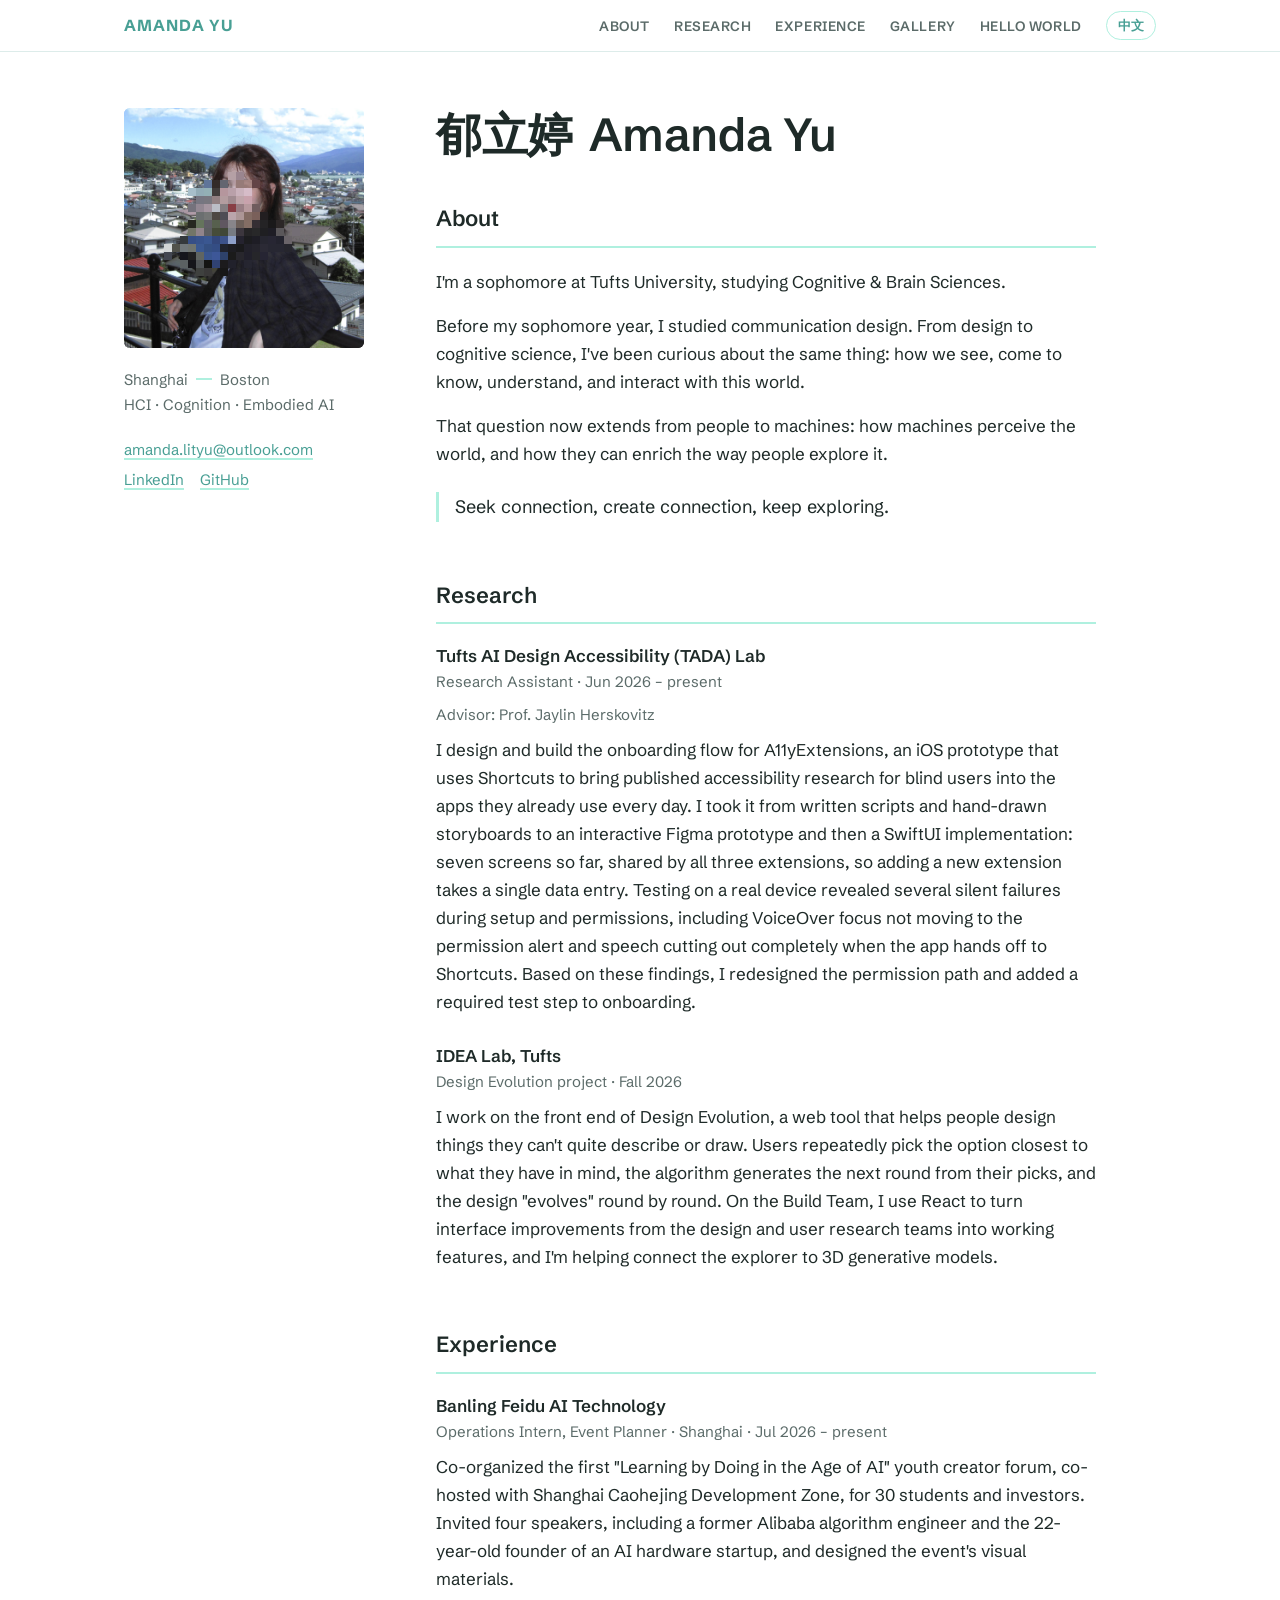
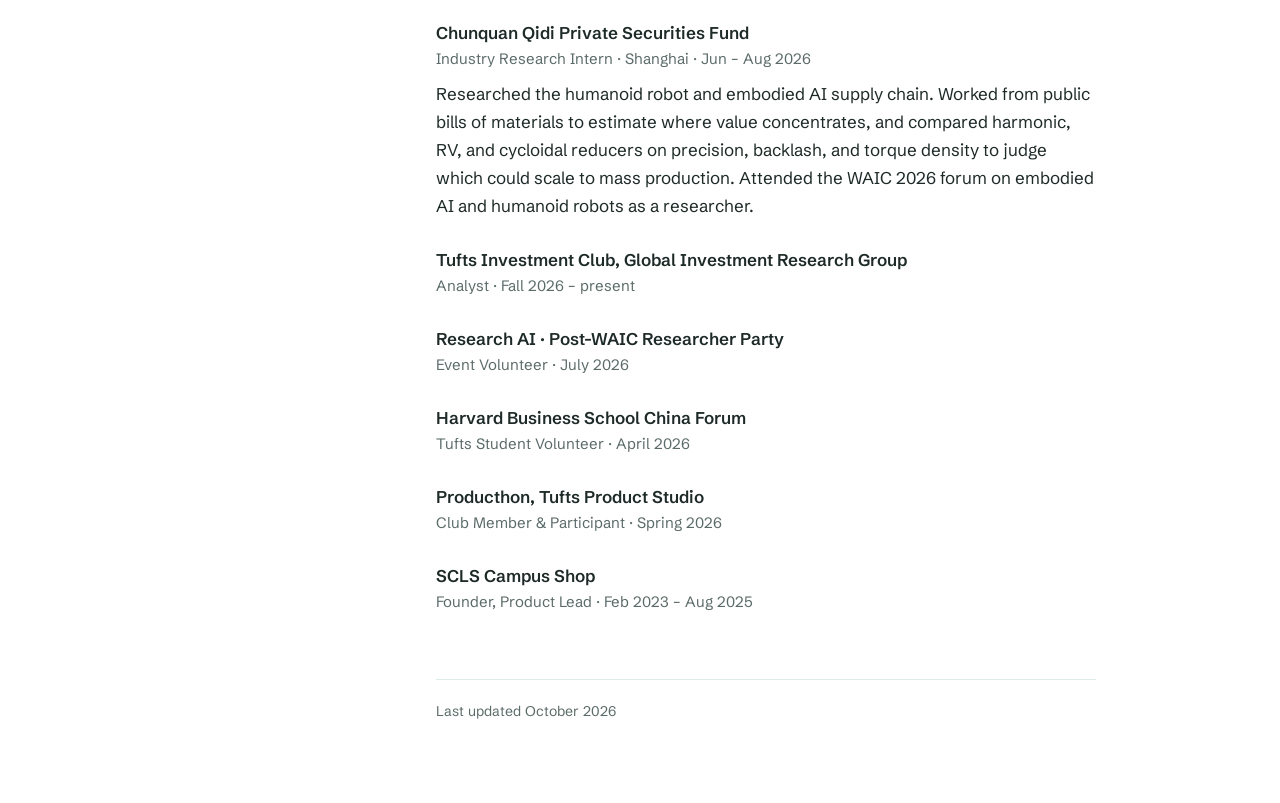
==== index.html @ 341c0c53 "first version" ====
<!DOCTYPE html>
<html lang="en" data-lang="en" data-title-en="Amanda Yu" data-title-zh="郁立婷 Amanda Yu">
<head>
  <meta charset="UTF-8">
  <meta name="viewport" content="width=device-width, initial-scale=1">
  <title>Amanda Yu</title>
  <meta name="description" content="Amanda (Liting) Yu, Cognitive & Brain Sciences student at Tufts working on HCI, cognition, and embodied AI.">
  <script src="lang.js"></script>
  <link rel="preconnect" href="https://fonts.googleapis.com">
  <link rel="preconnect" href="https://fonts.gstatic.com" crossorigin>
  <link href="https://fonts.googleapis.com/css2?family=Schibsted+Grotesk:wght@400;500;600;700&display=swap" rel="stylesheet">
  <link rel="stylesheet" href="style.css">
</head>
<body>
  <a class="skip-link" href="#main"><span data-l="en" lang="en">Skip to content</span><span data-l="zh" lang="zh-CN">跳到正文</span></a>

  <!-- 顶部导航栏（三个页面共用同一段，改的话三个文件都要改） -->
  <nav class="top-nav" aria-label="Site">
    <div class="top-nav-inner">
      <a class="top-nav-name" href="index.html"><span class="full">Amanda Yu</span><span class="short" aria-hidden="true">AY</span></a>
      <ul>
        <li class="hide-sm"><a href="index.html#about"><span data-l="en" lang="en">About</span><span data-l="zh" lang="zh-CN">关于</span></a></li>
        <li><a href="index.html#research"><span data-l="en" lang="en">Research</span><span data-l="zh" lang="zh-CN">研究</span></a></li>
        <li><a href="index.html#experience"><span data-l="en" lang="en">Experience</span><span data-l="zh" lang="zh-CN">经历</span></a></li>
        <li><a href="art.html"><span data-l="en" lang="en">Gallery</span><span data-l="zh" lang="zh-CN">画廊</span></a></li>
        <li><a href="travel.html"><span data-l="en" lang="en">Hello World</span><span data-l="zh" lang="zh-CN">探索</span></a></li>
      </ul>
      <button class="lang-toggle" type="button">中文</button>
    </div>
  </nav>

  <div class="layout">
    <aside class="sidebar">
      <!-- 照片 + 马赛克层：canvas 盖在照片上，纯装饰，读屏软件读的是 img 的 alt -->
      <div class="portrait-wrap">
        <img class="portrait" id="portrait" src="images/Amanda_Yu.jpg" alt="Portrait of Amanda Yu">
        <canvas id="mosaic" class="mosaic" aria-hidden="true"></canvas>
      </div>

      <!-- 城市和方向 -->
      <p class="side-meta">
        <span class="place"><span data-l="en" lang="en">Shanghai</span><span data-l="zh" lang="zh-CN">上海</span></span><span class="place"><span data-l="en" lang="en">Boston</span><span data-l="zh" lang="zh-CN">波士顿</span></span>
      </p>
      <p class="side-meta">HCI · Cognition · Embodied AI</p>

      <!-- 联系方式：邮箱直接写出地址（点击也能直接发邮件） -->
      <address class="contact">
        <a class="email" href="mailto:amanda.lityu@outlook.com">amanda.lityu@outlook.com</a>
        <span class="profiles">
          <a href="https://www.linkedin.com/in/amanda-lityu/">LinkedIn</a>
          <a href="https://github.com/aMandiiiy">GitHub</a>
        </span>
      </address>
    </aside>

    <main id="main" class="content">
      <header class="intro" id="about">
        <h1><span class="zh-name" lang="zh-CN">郁立婷</span>Amanda Yu</h1>
      </header>

      <!-- ========== 关于我 ========== -->
      <section aria-labelledby="about-heading">
        <h2 id="about-heading"><span data-l="en" lang="en">About</span><span data-l="zh" lang="zh-CN">关于我</span></h2>

        <div data-l="zh" lang="zh-CN">
          <p>我是 Tufts 大二学生，主修认知与脑科学。</p>
          <p>大二之前，我学的是视觉传达设计。从设计到认知科学，我一直好奇的是同一件事：我们怎么看见、认识、理解这个世界并与之互动。</p>
          <p>现在，这个问题从人延伸到了机器：机器如何感知世界，又如何丰富人们探索世界的方式。</p>
          <div class="motto">
            <p>寻找 connection，创造 connection，不停探索。</p>
          </div>
        </div>

        <div data-l="en" lang="en">
          <p>I'm a sophomore at Tufts University, studying Cognitive &amp; Brain Sciences.</p>
          <p>Before my sophomore year, I studied communication design. From design to cognitive science, I've been curious about the same thing: how we see, come to know, understand, and interact with this world.</p>
          <p>That question now extends from people to machines: how machines perceive the world, and how they can enrich the way people explore it.</p>
          <div class="motto">
            <p>Seek connection, create connection, keep exploring.</p>
          </div>
        </div>
      </section>

      <!-- ========== 研究 ========== -->
      <section id="research" aria-labelledby="research-heading">
        <h2 id="research-heading"><span data-l="en" lang="en">Research</span><span data-l="zh" lang="zh-CN">研究</span></h2>

        <article class="entry">
          <h3>Tufts AI Design Accessibility (TADA) Lab</h3>
          <p class="meta">
            <span data-l="en" lang="en">Research Assistant · Jun 2026 – present</span>
            <span data-l="zh" lang="zh-CN">研究助理 · 2026.6 至今</span>
          </p>
          <p class="meta">
            <span data-l="en" lang="en">Advisor: Prof. Jaylin Herskovitz</span>
            <span data-l="zh" lang="zh-CN">导师 Prof. Jaylin Herskovitz</span>
          </p>
          <p data-l="zh" lang="zh-CN">负责 A11yExtensions 新手引导流程的设计与实现。该项目是一个 iOS 原型，用快捷指令把已发表的盲人无障碍研究成果带进盲人日常使用的 app。从文字脚本、手绘分镜、Figma 可交互原型一路做到 SwiftUI 实现，目前完成七个页面，三个扩展共用同一套界面，新增扩展只需添加一条数据。真机测试发现安装与授权环节存在多处静默失败，包括 VoiceOver 在权限弹窗上不移动焦点，以及 app 交接给快捷指令后完全失声。据此重新设计了授权路径，并将一次强制测试加入引导流程。</p>
          <p data-l="en" lang="en">I design and build the onboarding flow for A11yExtensions, an iOS prototype that uses Shortcuts to bring published accessibility research for blind users into the apps they already use every day. I took it from written scripts and hand-drawn storyboards to an interactive Figma prototype and then a SwiftUI implementation: seven screens so far, shared by all three extensions, so adding a new extension takes a single data entry. Testing on a real device revealed several silent failures during setup and permissions, including VoiceOver focus not moving to the permission alert and speech cutting out completely when the app hands off to Shortcuts. Based on these findings, I redesigned the permission path and added a required test step to onboarding.</p>
        </article>

        <article class="entry">
          <h3>IDEA Lab, Tufts</h3>
          <p class="meta">
            <span data-l="en" lang="en">Design Evolution project · Fall 2026</span>
            <span data-l="zh" lang="zh-CN">Design Evolution 项目 · 2026 秋</span>
          </p>
          <p data-l="zh" lang="zh-CN">参与 Design Evolution 前端开发。该项目是一个网页工具，帮助人们设计出说不清、画不出的东西：用户在一组方案里反复挑出最接近心中所想的，算法据此生成下一轮，设计一轮轮“进化”。我在 Build Team 用 React 开发前端，把设计组和用户研究组提出的界面改进落地为可用功能，并参与把探索器接入 3D 生成模型。</p>
          <p data-l="en" lang="en">I work on the front end of Design Evolution, a web tool that helps people design things they can't quite describe or draw. Users repeatedly pick the option closest to what they have in mind, the algorithm generates the next round from their picks, and the design "evolves" round by round. On the Build Team, I use React to turn interface improvements from the design and user research teams into working features, and I'm helping connect the explorer to 3D generative models.</p>
        </article>
      </section>

      <!-- ========== 经历 ========== -->
      <section id="experience" aria-labelledby="experience-heading">
        <h2 id="experience-heading"><span data-l="en" lang="en">Experience</span><span data-l="zh" lang="zh-CN">经历</span></h2>

        <article class="entry">
          <h3><span data-l="en" lang="en">Banling Feidu AI Technology</span><span data-l="zh" lang="zh-CN">斑羚飞渡 AI 科技</span></h3>
          <p class="meta">
            <span data-l="en" lang="en">Operations Intern, Event Planner · Shanghai · Jul 2026 – present</span>
            <span data-l="zh" lang="zh-CN">运营实习生、活动策划 · 上海 · 2026.7 至今</span>
          </p>
          <p data-l="zh" lang="zh-CN">联合策划首届“AI 时代的做中学”青年创作者论坛，与上海漕河泾开发区合办，面向 30 位学生和投资人。邀请了 4 位嘉宾，包括前阿里算法工程师和一位 22 岁的 AI 硬件创业公司创始人，并设计了活动视觉物料。</p>
          <p data-l="en" lang="en">Co-organized the first "Learning by Doing in the Age of AI" youth creator forum, co-hosted with Shanghai Caohejing Development Zone, for 30 students and investors. Invited four speakers, including a former Alibaba algorithm engineer and the 22-year-old founder of an AI hardware startup, and designed the event's visual materials.</p>
        </article>

        <article class="entry">
          <!-- 英文名请换成基金官方的英文名 -->
          <h3><span data-l="en" lang="en">Chunquan Qidi Private Securities Fund</span><span data-l="zh" lang="zh-CN">春泉启迪私募证券投资基金</span></h3>
          <p class="meta">
            <span data-l="en" lang="en">Industry Research Intern · Shanghai · Jun – Aug 2026</span>
            <span data-l="zh" lang="zh-CN">行业研究实习生 · 上海 · 2026.6–8</span>
          </p>
          <p data-l="zh" lang="zh-CN">研究人形机器人和具身智能产业链。对照公开的物料清单估算，梳理价值集中在哪些环节；对比谐波、RV、摆线三种减速器的精度、背隙和扭矩密度，判断哪种能规模化量产。以研究员身份参加 WAIC 2026 具身智能人形机器人论坛。</p>
          <p data-l="en" lang="en">Researched the humanoid robot and embodied AI supply chain. Worked from public bills of materials to estimate where value concentrates, and compared harmonic, RV, and cycloidal reducers on precision, backlash, and torque density to judge which could scale to mass production. Attended the WAIC 2026 forum on embodied AI and humanoid robots as a researcher.</p>
        </article>

        <article class="entry short">
          <h3><span data-l="en" lang="en">Tufts Investment Club, Global Investment Research Group</span><span data-l="zh" lang="zh-CN">Tufts Investment Club 全球投资研究组</span></h3>
          <p class="meta">
            <span data-l="en" lang="en">Analyst · Fall 2026 – present</span>
            <span data-l="zh" lang="zh-CN">分析师 · 2026 秋至今</span>
          </p>
        </article>

        <article class="entry short">
          <h3>Research AI · Post-WAIC Researcher Party</h3>
          <p class="meta">
            <span data-l="en" lang="en">Event Volunteer · July 2026</span>
            <span data-l="zh" lang="zh-CN">活动志愿者 · 2026.7</span>
          </p>
        </article>

        <article class="entry short">
          <!-- 英文名请核对论坛官方名称 -->
          <h3><span data-l="en" lang="en">Harvard Business School China Forum</span><span data-l="zh" lang="zh-CN">哈佛商学院中国论坛</span></h3>
          <p class="meta">
            <span data-l="en" lang="en">Tufts Student Volunteer · April 2026</span>
            <span data-l="zh" lang="zh-CN">学生志愿者 · 2026.4</span>
          </p>
        </article>

        <article class="entry">
          <h3>Producthon, Tufts Product Studio</h3>
          <p class="meta">
            <span data-l="en" lang="en">Club Member & Participant · Spring 2026</span>
            <span data-l="zh" lang="zh-CN">参与者 · 2026 春</span>
          </p>
         </article>

        <article class="entry">
          <h3>SCLS Campus Shop</h3>
          <p class="meta">
            <span data-l="en" lang="en">Founder, Product Lead · Feb 2023 – Aug 2025</span>
            <span data-l="zh" lang="zh-CN">创始人、产品负责人 · 2023.2–2025.8</span>
          </p>
        </article>
      </section>

      <footer class="footer" id="contact">
        <p data-l="en" lang="en">Last updated October 2026</p>
        <p data-l="zh" lang="zh-CN">最后更新于 2026 年 10 月</p>
      </footer>
    </main>
  </div>

  <script src="script.js"></script>
</body>
</html>
---- style.css ----
/* ========== 颜色和字体：改这里就能全局换风格 ========== */
:root {
  --paper: #ffffff;
  --ink: #1e2a28;        /* 正文：带一点绿的深色 */
  --muted: #5b6b69;      /* 次要文字 */
  --mint: #aff0df;       /* 装饰用薄荷绿（对比度低，不用于文字） */
  --mint-deep: #489f94;  /* 名字、时间线圆点、进度条（装饰用的青绿） */
  --link: #489f94;       /* 链接、导航当前页等文字（现在和 --mint-deep 同色，白底上对比度约 3.2:1） */
  --mint-wash: #eef8f5;  /* 很浅的底色 */
  --line: #ddecea;

  --font: "Schibsted Grotesk", "Helvetica Neue", Arial, "PingFang SC", "Noto Sans SC", "Microsoft YaHei", sans-serif;
  --nav-h: 52px;
}

* { box-sizing: border-box; }

html {
  -webkit-text-size-adjust: 100%;
  scroll-behavior: smooth;
  scroll-padding-top: calc(var(--nav-h) + 1.5rem);  /* 点导航跳转时不被顶栏挡住 */
}
@media (prefers-reduced-motion: reduce) {
  html { scroll-behavior: auto; }
}

body {
  margin: 0;
  background: var(--paper);
  color: var(--ink);
  font-family: var(--font);
  font-size: 1.0625rem;
  line-height: 1.65;
}
html[data-lang="zh"] body { line-height: 1.8; }

/* ---------- 中英切换：只显示当前语言 ---------- */
html[data-lang="en"] [data-l="zh"],
html[data-lang="zh"] [data-l="en"] { display: none !important; }

a {
  color: var(--link);
  text-decoration-color: var(--mint);
  text-decoration-thickness: 2px;
  text-underline-offset: 3px;
}
a:hover { text-decoration-color: var(--link); }
a:focus-visible, button:focus-visible {
  outline: 2px solid var(--link);
  outline-offset: 3px;
  border-radius: 2px;
}

.skip-link { position: absolute; left: -9999px; }
.skip-link:focus {
  left: 1rem;
  top: calc(var(--nav-h) + 0.5rem);
  background: var(--paper);
  padding: 0.5rem 0.75rem;
  z-index: 10;
}

/* ========== 顶部导航栏 ========== */
.top-nav {
  position: fixed;
  top: 0; left: 0; right: 0;
  height: var(--nav-h);
  background: var(--paper);
  border-bottom: 1px solid var(--line);
  z-index: 5;
}
.top-nav-inner {
  max-width: 1080px;
  height: 100%;
  margin: 0 auto;
  padding: 0 1.5rem;
  display: flex;
  align-items: center;
  gap: 1.5rem;
}
.top-nav a { text-decoration: none; }
.top-nav-name {
  color: var(--mint-deep);
  font-weight: 700;
  font-size: 1rem;
  letter-spacing: 0.06em;
  text-transform: uppercase;
  white-space: nowrap;
}
.top-nav ul {
  list-style: none;
  margin: 0 0 0 auto;
  padding: 0;
  display: flex;
  gap: 1.5rem;
}
.top-nav ul a {
  color: var(--muted);
  font-size: 0.85rem;
  font-weight: 600;
  letter-spacing: 0.04em;
  text-transform: uppercase;
  white-space: nowrap;
}
.top-nav ul a:hover,
.top-nav ul a[aria-current="page"] { color: var(--link); }

.lang-toggle {
  font: inherit;
  font-size: 0.8rem;
  font-weight: 600;
  color: var(--link);
  background: none;
  border: 1px solid var(--mint);
  border-radius: 999px;
  padding: 0.2rem 0.7rem;
  cursor: pointer;
  white-space: nowrap;
}
.lang-toggle:hover { background: var(--mint-wash); }

/* ========== 首页：两栏布局 ========== */
.layout {
  max-width: 1080px;
  margin: 0 auto;
  padding: calc(var(--nav-h) + 3.5rem) 1.5rem 4rem;
  display: grid;
  grid-template-columns: 240px minmax(0, 1fr);
  gap: 4.5rem;
}

.sidebar {
  position: sticky;
  top: calc(var(--nav-h) + 2rem);
  align-self: start;
}

/* 照片 + 马赛克 */
.portrait-wrap {
  position: relative;
  border-radius: 6px;
  overflow: hidden;
}
.portrait {
  display: block;
  width: 100%;
  aspect-ratio: 1 / 1;
  object-fit: cover;
  background: var(--mint-wash);
}
.mosaic {
  position: absolute;
  inset: 0;
  width: 100%;
  height: 100%;
  display: none;  /* JS 准备好之后才显示 */
}
.mosaic.ready { display: block; }

/* 主内容 */
.content { max-width: 66ch; }

h1 {
  margin: 0;
  font-size: clamp(2rem, 4.2vw, 2.9rem);
  font-weight: 600;
  line-height: 1.15;
  letter-spacing: -0.01em;
}
h1 .zh-name { margin-right: 0.35em; }

/* 照片下面：城市、方向、联系方式 */
.side-meta {
  margin: 0;
  color: var(--muted);
  font-size: 0.9375rem;
}
.side-meta:first-of-type { margin-top: 1.25rem; }
.side-meta .place + .place::before {
  content: "";
  display: inline-block;
  width: 1rem;
  height: 2px;
  margin: 0 0.5rem 0.3em;
  background: var(--mint);
  vertical-align: middle;
}

.contact {
  margin-top: 1.25rem;
  font-style: normal;
  font-size: 0.9375rem;
  display: flex;
  flex-direction: column;
  gap: 0.35rem;
}
.contact .email { overflow-wrap: anywhere; }
.contact .profiles { display: flex; gap: 1rem; }

section { margin-top: 3.5rem; }
.intro + section { margin-top: 2.5rem; }

h2 {
  margin: 0 0 1.25rem;
  font-size: 1.375rem;
  font-weight: 600;
  padding-bottom: 0.5rem;
  border-bottom: 2px solid var(--mint);
}

h3 {
  margin: 0;
  font-size: 1.0625rem;
  font-weight: 600;
  line-height: 1.4;
}

p { margin: 0 0 1rem; }

.motto {
  margin-top: 1.5rem;
  padding-left: 1rem;
  border-left: 3px solid var(--mint);
  color: var(--ink);
  font-size: 1.125rem;
}
.motto p { margin: 0; }

.entry + .entry { margin-top: 1.75rem; }

/* ---------- 时间线：研究和经历左边的点和线 ---------- */
.timeline .entry {
  position: relative;
  padding-left: 1.75rem;
}
/* 竖线：从这个点一直连到下一个点 */
.timeline .entry::after {
  content: "";
  position: absolute;
  left: 4.5px;
  top: 0.95rem;
  height: calc(100% + 1.75rem - 0.3rem);
  width: 1.5px;
  background: var(--mint);
}
.timeline .entry:last-of-type::after { display: none; }
/* 圆点：已经结束的是空心，正在进行的是实心 */
.timeline .entry::before {
  content: "";
  position: absolute;
  left: 0;
  top: 0.4rem;
  width: 10px;
  height: 10px;
  border-radius: 50%;
  background: var(--paper);
  border: 2px solid var(--mint-deep);
  box-sizing: border-box;
  z-index: 1;
}
.timeline .entry.now::before {
  background: var(--mint-deep);
  box-shadow: 0 0 0 4px var(--mint-wash);
}
.entry .meta {
  margin: 0.15rem 0 0.5rem;
  color: var(--muted);
  font-size: 0.9375rem;
}
.entry.short .meta { margin-bottom: 0; }

.footer {
  margin-top: 4rem;
  padding-top: 1.25rem;
  border-top: 1px solid var(--line);
  color: var(--muted);
  font-size: 0.875rem;
}

/* ========== 手机 ========== */
@media (max-width: 760px) {
  .layout {
    grid-template-columns: 1fr;
    gap: 2rem;
    padding: calc(var(--nav-h) + 2rem) 1.25rem 3rem;
  }
  .sidebar { position: static; }
  .portrait-wrap { max-width: 180px; }
  .top-nav-inner { padding: 0 1rem; gap: 0.75rem; }
  .top-nav ul {
    gap: 0.8rem;
    min-width: 0;
    overflow-x: auto;           /* 放不下时可以左右滑，不会把切换按钮挤出去 */
    scrollbar-width: none;
  }
  .top-nav ul::-webkit-scrollbar { display: none; }
  .lang-toggle { flex-shrink: 0; }
  .top-nav ul a { font-size: 0.72rem; letter-spacing: 0.02em; }
  .top-nav .hide-sm { display: none; }
  .top-nav-name { font-size: 0.875rem; }
  .top-nav-name .full { display: none; }
}
@media (min-width: 761px) {
  .top-nav-name .short { display: none; }
}
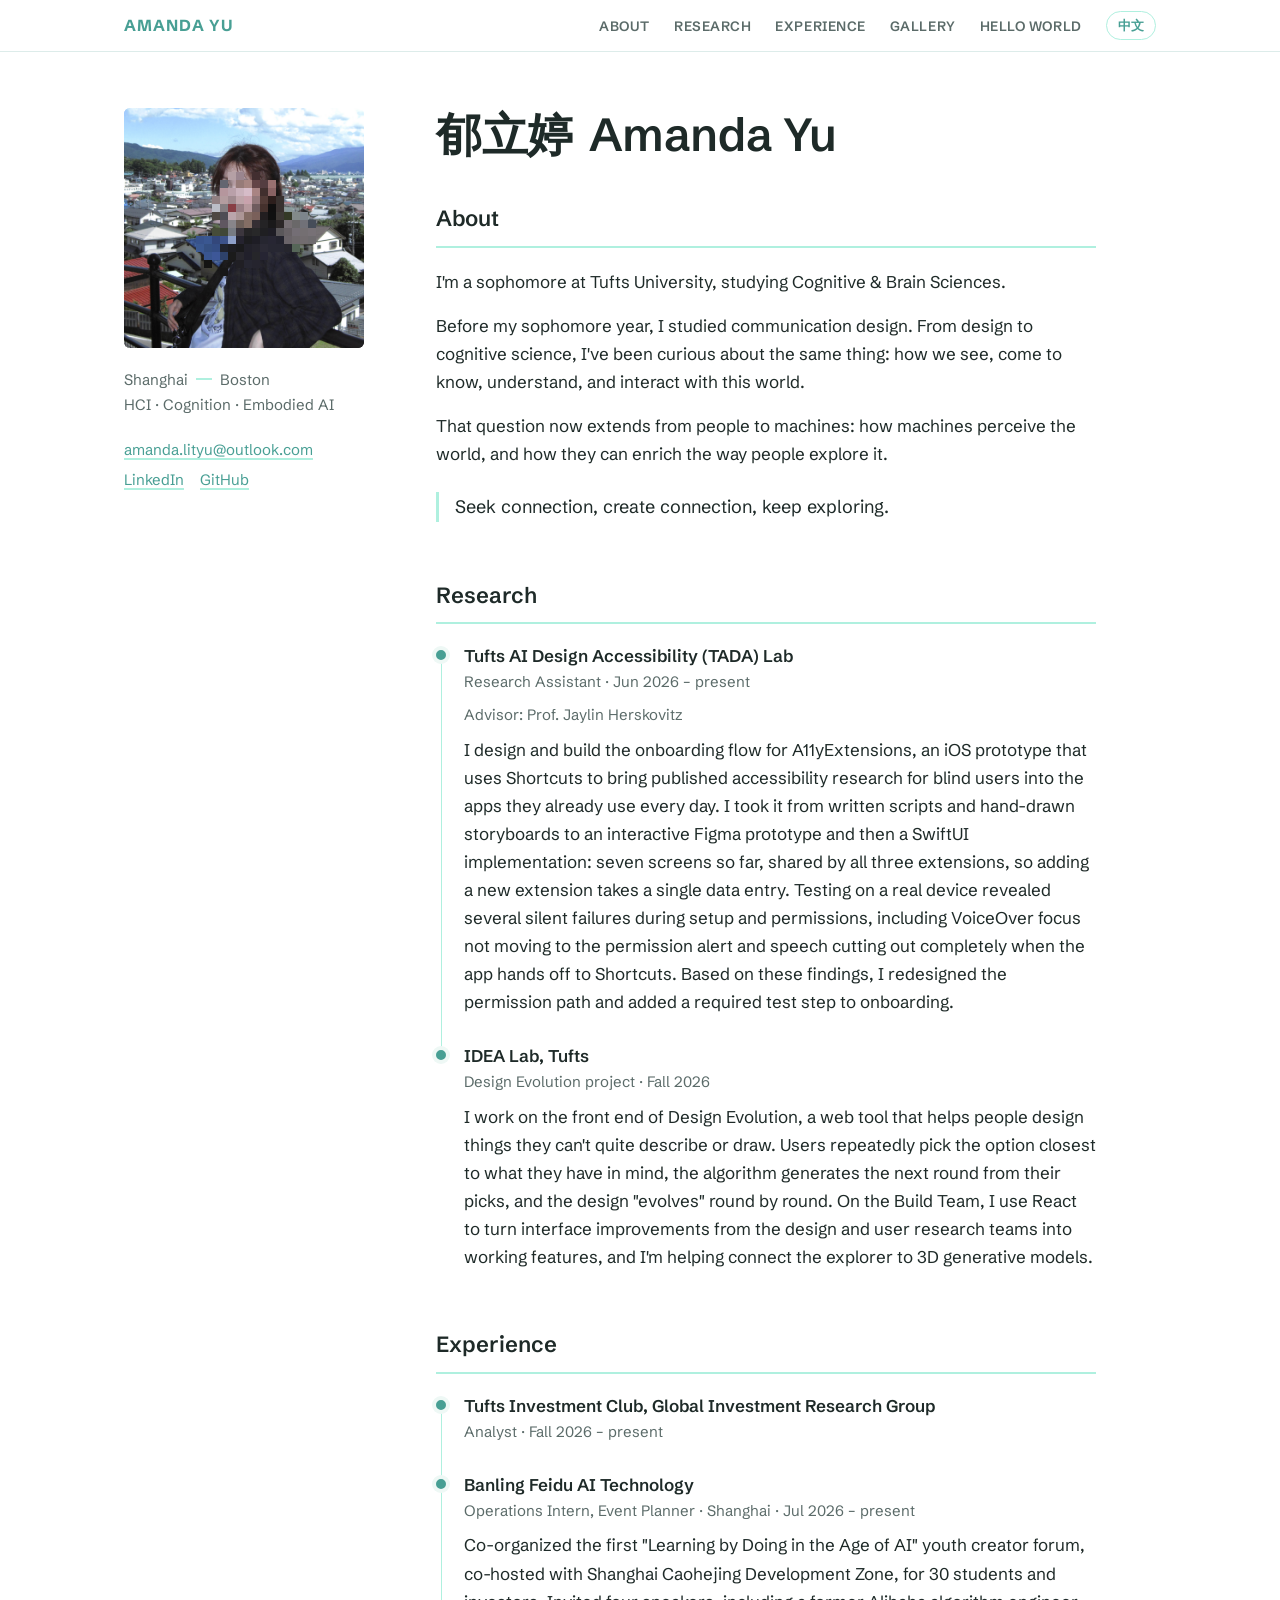
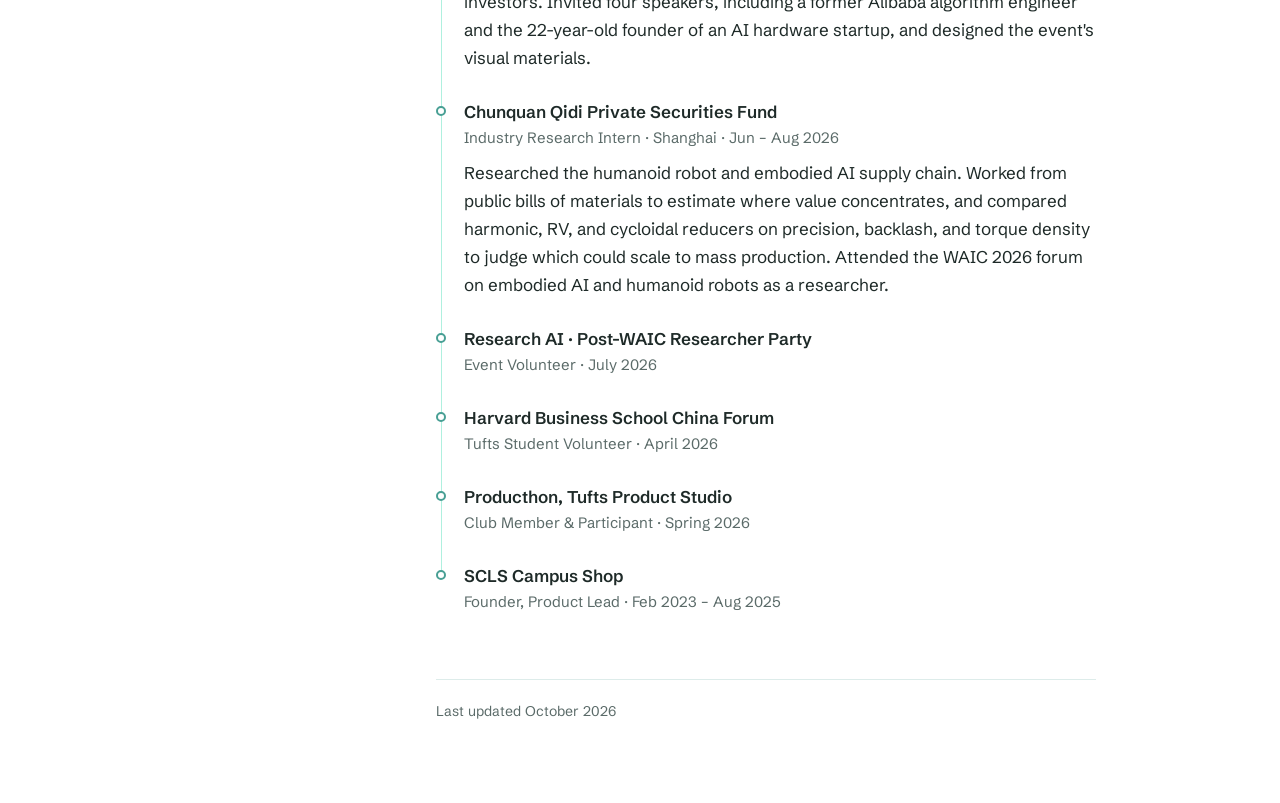
==== commit 94e64ef4: "restore timeline" ====
--- a/index.html
+++ b/index.html
@@ -82,10 +82,10 @@
       </section>
 
       <!-- ========== 研究 ========== -->
-      <section id="research" aria-labelledby="research-heading">
+      <section id="research" class="timeline" aria-labelledby="research-heading">
         <h2 id="research-heading"><span data-l="en" lang="en">Research</span><span data-l="zh" lang="zh-CN">研究</span></h2>
 
-        <article class="entry">
+        <article class="entry now">
           <h3>Tufts AI Design Accessibility (TADA) Lab</h3>
           <p class="meta">
             <span data-l="en" lang="en">Research Assistant · Jun 2026 – present</span>
@@ -99,7 +99,7 @@
           <p data-l="en" lang="en">I design and build the onboarding flow for A11yExtensions, an iOS prototype that uses Shortcuts to bring published accessibility research for blind users into the apps they already use every day. I took it from written scripts and hand-drawn storyboards to an interactive Figma prototype and then a SwiftUI implementation: seven screens so far, shared by all three extensions, so adding a new extension takes a single data entry. Testing on a real device revealed several silent failures during setup and permissions, including VoiceOver focus not moving to the permission alert and speech cutting out completely when the app hands off to Shortcuts. Based on these findings, I redesigned the permission path and added a required test step to onboarding.</p>
         </article>
 
-        <article class="entry">
+        <article class="entry now">
           <h3>IDEA Lab, Tufts</h3>
           <p class="meta">
             <span data-l="en" lang="en">Design Evolution project · Fall 2026</span>
@@ -111,10 +111,18 @@
       </section>
 
       <!-- ========== 经历 ========== -->
-      <section id="experience" aria-labelledby="experience-heading">
+      <section id="experience" class="timeline" aria-labelledby="experience-heading">
         <h2 id="experience-heading"><span data-l="en" lang="en">Experience</span><span data-l="zh" lang="zh-CN">经历</span></h2>
 
-        <article class="entry">
+        <article class="entry now short">
+          <h3><span data-l="en" lang="en">Tufts Investment Club, Global Investment Research Group</span><span data-l="zh" lang="zh-CN">Tufts Investment Club 全球投资研究组</span></h3>
+          <p class="meta">
+            <span data-l="en" lang="en">Analyst · Fall 2026 – present</span>
+            <span data-l="zh" lang="zh-CN">分析师 · 2026 秋至今</span>
+          </p>
+        </article>
+
+        <article class="entry now">
           <h3><span data-l="en" lang="en">Banling Feidu AI Technology</span><span data-l="zh" lang="zh-CN">斑羚飞渡 AI 科技</span></h3>
           <p class="meta">
             <span data-l="en" lang="en">Operations Intern, Event Planner · Shanghai · Jul 2026 – present</span>
@@ -133,14 +141,6 @@
           </p>
           <p data-l="zh" lang="zh-CN">研究人形机器人和具身智能产业链。对照公开的物料清单估算，梳理价值集中在哪些环节；对比谐波、RV、摆线三种减速器的精度、背隙和扭矩密度，判断哪种能规模化量产。以研究员身份参加 WAIC 2026 具身智能人形机器人论坛。</p>
           <p data-l="en" lang="en">Researched the humanoid robot and embodied AI supply chain. Worked from public bills of materials to estimate where value concentrates, and compared harmonic, RV, and cycloidal reducers on precision, backlash, and torque density to judge which could scale to mass production. Attended the WAIC 2026 forum on embodied AI and humanoid robots as a researcher.</p>
-        </article>
-
-        <article class="entry short">
-          <h3><span data-l="en" lang="en">Tufts Investment Club, Global Investment Research Group</span><span data-l="zh" lang="zh-CN">Tufts Investment Club 全球投资研究组</span></h3>
-          <p class="meta">
-            <span data-l="en" lang="en">Analyst · Fall 2026 – present</span>
-            <span data-l="zh" lang="zh-CN">分析师 · 2026 秋至今</span>
-          </p>
         </article>
 
         <article class="entry short">
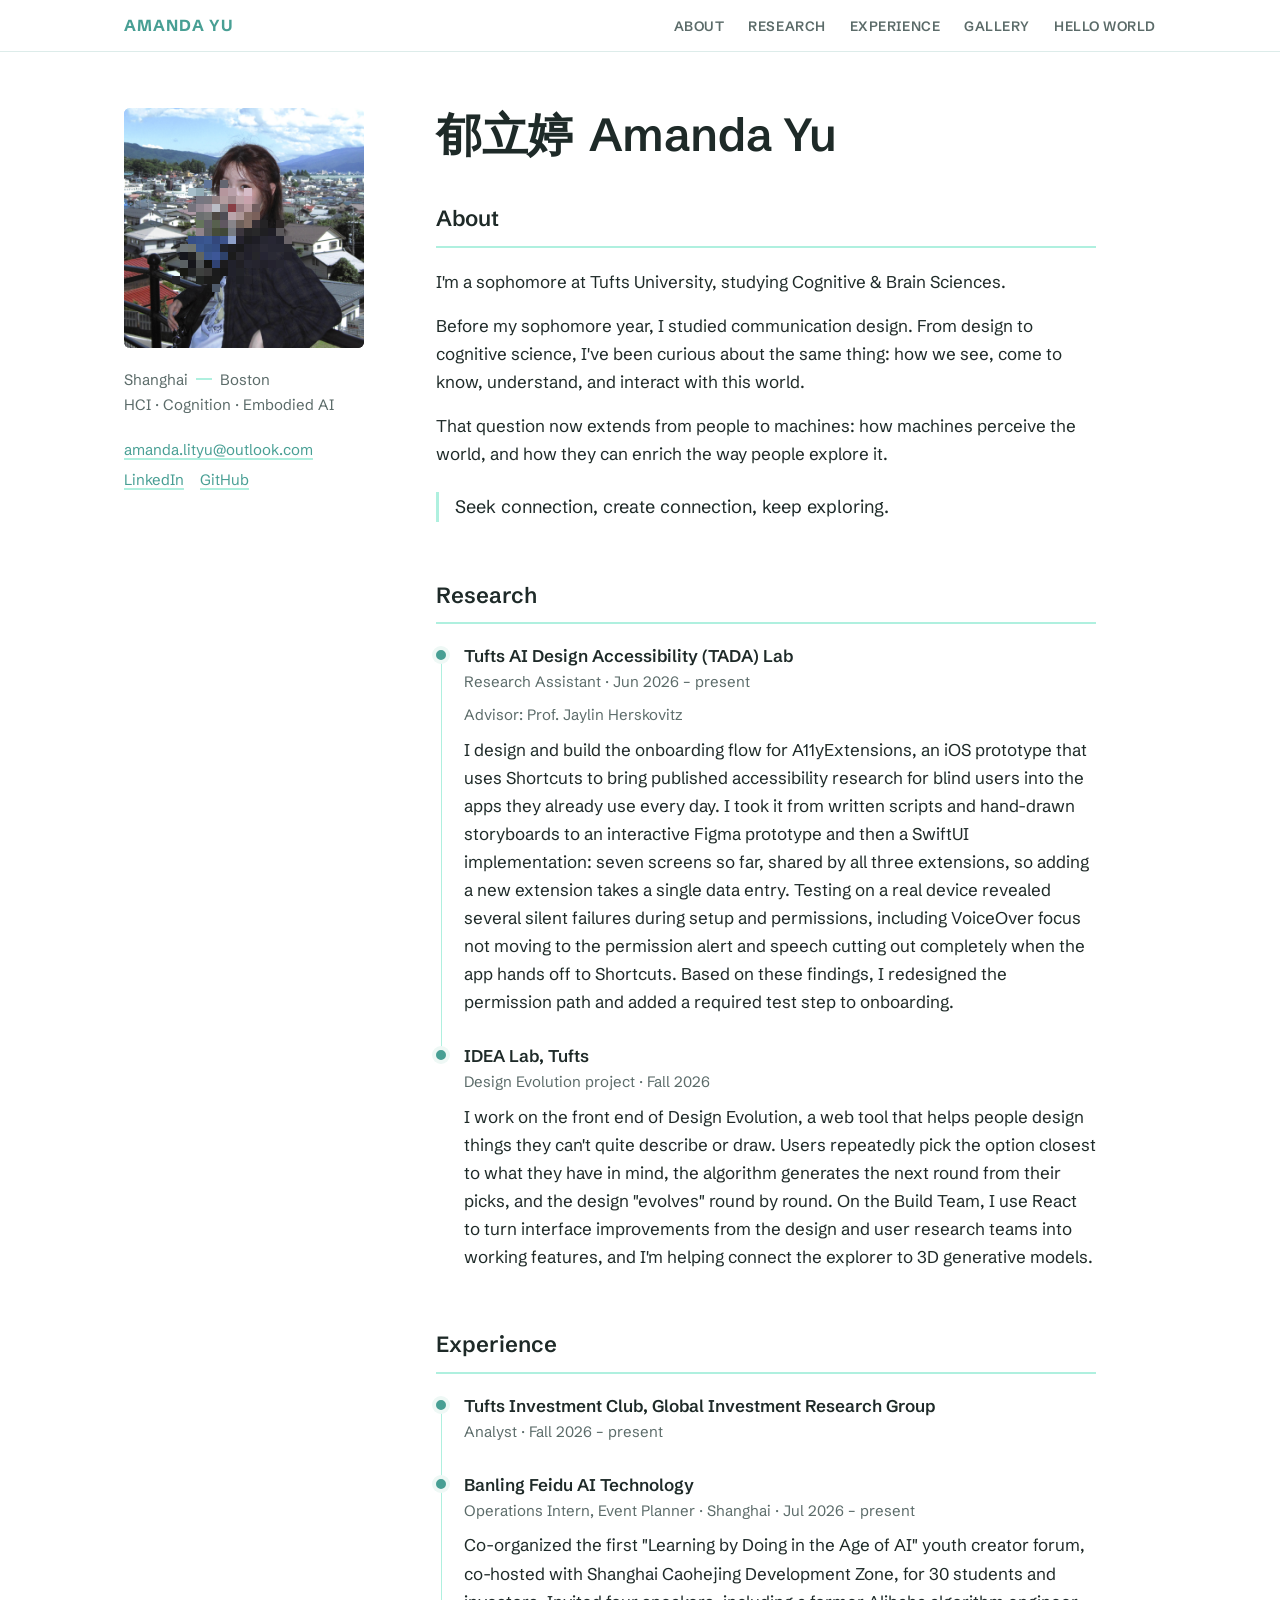
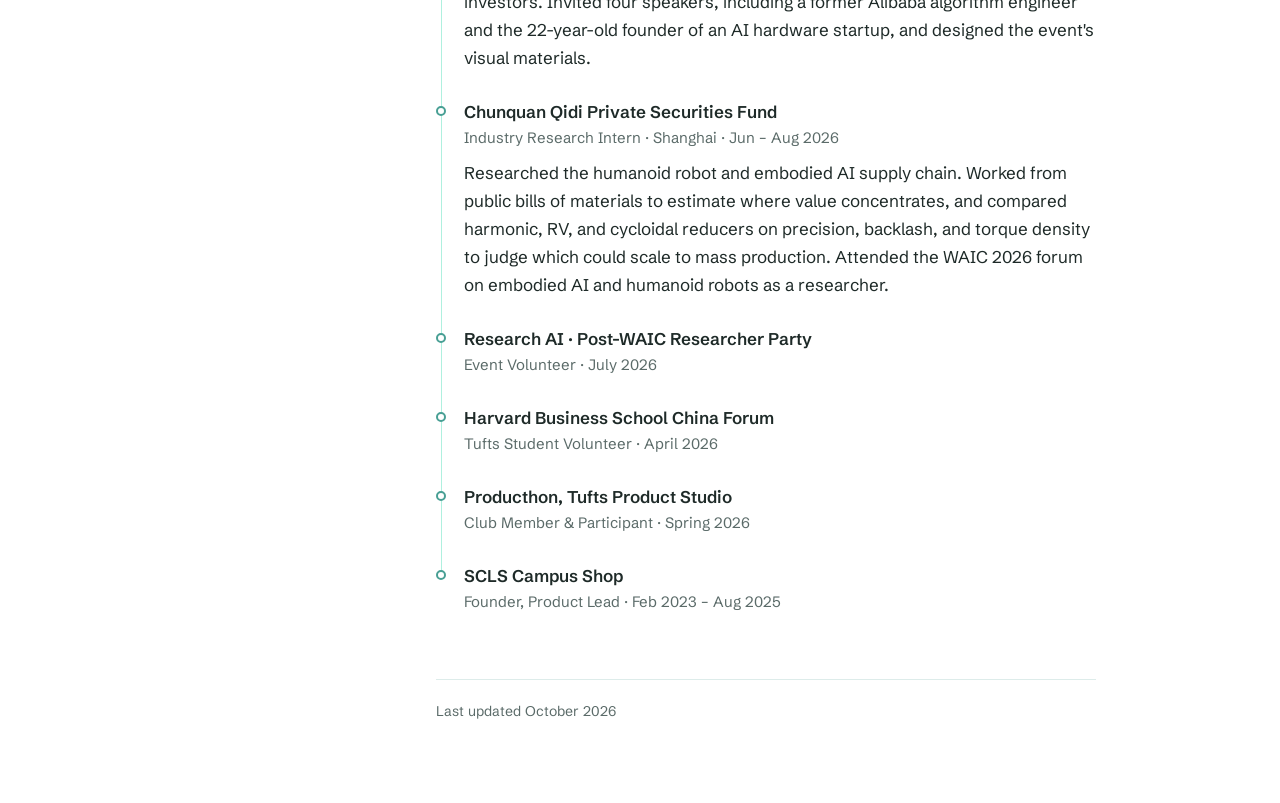
==== commit ee6505f6: "new html name" ====
--- a/index.html
+++ b/index.html
@@ -1,189 +1,14 @@
 <!DOCTYPE html>
-<html lang="en" data-lang="en" data-title-en="Amanda Yu" data-title-zh="郁立婷 Amanda Yu">
+<html lang="en">
 <head>
   <meta charset="UTF-8">
-  <meta name="viewport" content="width=device-width, initial-scale=1">
+  <!-- 这个页面只负责跳转：网址打开时自动转到 main.html -->
+  <meta http-equiv="refresh" content="0; url=main.html">
+  <link rel="canonical" href="main.html">
   <title>Amanda Yu</title>
-  <meta name="description" content="Amanda (Liting) Yu, Cognitive & Brain Sciences student at Tufts working on HCI, cognition, and embodied AI.">
-  <script src="lang.js"></script>
-  <link rel="preconnect" href="https://fonts.googleapis.com">
-  <link rel="preconnect" href="https://fonts.gstatic.com" crossorigin>
-  <link href="https://fonts.googleapis.com/css2?family=Schibsted+Grotesk:wght@400;500;600;700&display=swap" rel="stylesheet">
-  <link rel="stylesheet" href="style.css">
+  <script>location.replace("main.html" + location.hash);</script>
 </head>
 <body>
-  <a class="skip-link" href="#main"><span data-l="en" lang="en">Skip to content</span><span data-l="zh" lang="zh-CN">跳到正文</span></a>
-
-  <!-- 顶部导航栏（三个页面共用同一段，改的话三个文件都要改） -->
-  <nav class="top-nav" aria-label="Site">
-    <div class="top-nav-inner">
-      <a class="top-nav-name" href="index.html"><span class="full">Amanda Yu</span><span class="short" aria-hidden="true">AY</span></a>
-      <ul>
-        <li class="hide-sm"><a href="index.html#about"><span data-l="en" lang="en">About</span><span data-l="zh" lang="zh-CN">关于</span></a></li>
-        <li><a href="index.html#research"><span data-l="en" lang="en">Research</span><span data-l="zh" lang="zh-CN">研究</span></a></li>
-        <li><a href="index.html#experience"><span data-l="en" lang="en">Experience</span><span data-l="zh" lang="zh-CN">经历</span></a></li>
-        <li><a href="art.html"><span data-l="en" lang="en">Gallery</span><span data-l="zh" lang="zh-CN">画廊</span></a></li>
-        <li><a href="travel.html"><span data-l="en" lang="en">Hello World</span><span data-l="zh" lang="zh-CN">探索</span></a></li>
-      </ul>
-      <button class="lang-toggle" type="button">中文</button>
-    </div>
-  </nav>
-
-  <div class="layout">
-    <aside class="sidebar">
-      <!-- 照片 + 马赛克层：canvas 盖在照片上，纯装饰，读屏软件读的是 img 的 alt -->
-      <div class="portrait-wrap">
-        <img class="portrait" id="portrait" src="images/Amanda_Yu.jpg" alt="Portrait of Amanda Yu">
-        <canvas id="mosaic" class="mosaic" aria-hidden="true"></canvas>
-      </div>
-
-      <!-- 城市和方向 -->
-      <p class="side-meta">
-        <span class="place"><span data-l="en" lang="en">Shanghai</span><span data-l="zh" lang="zh-CN">上海</span></span><span class="place"><span data-l="en" lang="en">Boston</span><span data-l="zh" lang="zh-CN">波士顿</span></span>
-      </p>
-      <p class="side-meta">HCI · Cognition · Embodied AI</p>
-
-      <!-- 联系方式：邮箱直接写出地址（点击也能直接发邮件） -->
-      <address class="contact">
-        <a class="email" href="mailto:amanda.lityu@outlook.com">amanda.lityu@outlook.com</a>
-        <span class="profiles">
-          <a href="https://www.linkedin.com/in/amanda-lityu/">LinkedIn</a>
-          <a href="https://github.com/aMandiiiy">GitHub</a>
-        </span>
-      </address>
-    </aside>
-
-    <main id="main" class="content">
-      <header class="intro" id="about">
-        <h1><span class="zh-name" lang="zh-CN">郁立婷</span>Amanda Yu</h1>
-      </header>
-
-      <!-- ========== 关于我 ========== -->
-      <section aria-labelledby="about-heading">
-        <h2 id="about-heading"><span data-l="en" lang="en">About</span><span data-l="zh" lang="zh-CN">关于我</span></h2>
-
-        <div data-l="zh" lang="zh-CN">
-          <p>我是 Tufts 大二学生，主修认知与脑科学。</p>
-          <p>大二之前，我学的是视觉传达设计。从设计到认知科学，我一直好奇的是同一件事：我们怎么看见、认识、理解这个世界并与之互动。</p>
-          <p>现在，这个问题从人延伸到了机器：机器如何感知世界，又如何丰富人们探索世界的方式。</p>
-          <div class="motto">
-            <p>寻找 connection，创造 connection，不停探索。</p>
-          </div>
-        </div>
-
-        <div data-l="en" lang="en">
-          <p>I'm a sophomore at Tufts University, studying Cognitive &amp; Brain Sciences.</p>
-          <p>Before my sophomore year, I studied communication design. From design to cognitive science, I've been curious about the same thing: how we see, come to know, understand, and interact with this world.</p>
-          <p>That question now extends from people to machines: how machines perceive the world, and how they can enrich the way people explore it.</p>
-          <div class="motto">
-            <p>Seek connection, create connection, keep exploring.</p>
-          </div>
-        </div>
-      </section>
-
-      <!-- ========== 研究 ========== -->
-      <section id="research" class="timeline" aria-labelledby="research-heading">
-        <h2 id="research-heading"><span data-l="en" lang="en">Research</span><span data-l="zh" lang="zh-CN">研究</span></h2>
-
-        <article class="entry now">
-          <h3>Tufts AI Design Accessibility (TADA) Lab</h3>
-          <p class="meta">
-            <span data-l="en" lang="en">Research Assistant · Jun 2026 – present</span>
-            <span data-l="zh" lang="zh-CN">研究助理 · 2026.6 至今</span>
-          </p>
-          <p class="meta">
-            <span data-l="en" lang="en">Advisor: Prof. Jaylin Herskovitz</span>
-            <span data-l="zh" lang="zh-CN">导师 Prof. Jaylin Herskovitz</span>
-          </p>
-          <p data-l="zh" lang="zh-CN">负责 A11yExtensions 新手引导流程的设计与实现。该项目是一个 iOS 原型，用快捷指令把已发表的盲人无障碍研究成果带进盲人日常使用的 app。从文字脚本、手绘分镜、Figma 可交互原型一路做到 SwiftUI 实现，目前完成七个页面，三个扩展共用同一套界面，新增扩展只需添加一条数据。真机测试发现安装与授权环节存在多处静默失败，包括 VoiceOver 在权限弹窗上不移动焦点，以及 app 交接给快捷指令后完全失声。据此重新设计了授权路径，并将一次强制测试加入引导流程。</p>
-          <p data-l="en" lang="en">I design and build the onboarding flow for A11yExtensions, an iOS prototype that uses Shortcuts to bring published accessibility research for blind users into the apps they already use every day. I took it from written scripts and hand-drawn storyboards to an interactive Figma prototype and then a SwiftUI implementation: seven screens so far, shared by all three extensions, so adding a new extension takes a single data entry. Testing on a real device revealed several silent failures during setup and permissions, including VoiceOver focus not moving to the permission alert and speech cutting out completely when the app hands off to Shortcuts. Based on these findings, I redesigned the permission path and added a required test step to onboarding.</p>
-        </article>
-
-        <article class="entry now">
-          <h3>IDEA Lab, Tufts</h3>
-          <p class="meta">
-            <span data-l="en" lang="en">Design Evolution project · Fall 2026</span>
-            <span data-l="zh" lang="zh-CN">Design Evolution 项目 · 2026 秋</span>
-          </p>
-          <p data-l="zh" lang="zh-CN">参与 Design Evolution 前端开发。该项目是一个网页工具，帮助人们设计出说不清、画不出的东西：用户在一组方案里反复挑出最接近心中所想的，算法据此生成下一轮，设计一轮轮“进化”。我在 Build Team 用 React 开发前端，把设计组和用户研究组提出的界面改进落地为可用功能，并参与把探索器接入 3D 生成模型。</p>
-          <p data-l="en" lang="en">I work on the front end of Design Evolution, a web tool that helps people design things they can't quite describe or draw. Users repeatedly pick the option closest to what they have in mind, the algorithm generates the next round from their picks, and the design "evolves" round by round. On the Build Team, I use React to turn interface improvements from the design and user research teams into working features, and I'm helping connect the explorer to 3D generative models.</p>
-        </article>
-      </section>
-
-      <!-- ========== 经历 ========== -->
-      <section id="experience" class="timeline" aria-labelledby="experience-heading">
-        <h2 id="experience-heading"><span data-l="en" lang="en">Experience</span><span data-l="zh" lang="zh-CN">经历</span></h2>
-
-        <article class="entry now short">
-          <h3><span data-l="en" lang="en">Tufts Investment Club, Global Investment Research Group</span><span data-l="zh" lang="zh-CN">Tufts Investment Club 全球投资研究组</span></h3>
-          <p class="meta">
-            <span data-l="en" lang="en">Analyst · Fall 2026 – present</span>
-            <span data-l="zh" lang="zh-CN">分析师 · 2026 秋至今</span>
-          </p>
-        </article>
-
-        <article class="entry now">
-          <h3><span data-l="en" lang="en">Banling Feidu AI Technology</span><span data-l="zh" lang="zh-CN">斑羚飞渡 AI 科技</span></h3>
-          <p class="meta">
-            <span data-l="en" lang="en">Operations Intern, Event Planner · Shanghai · Jul 2026 – present</span>
-            <span data-l="zh" lang="zh-CN">运营实习生、活动策划 · 上海 · 2026.7 至今</span>
-          </p>
-          <p data-l="zh" lang="zh-CN">联合策划首届“AI 时代的做中学”青年创作者论坛，与上海漕河泾开发区合办，面向 30 位学生和投资人。邀请了 4 位嘉宾，包括前阿里算法工程师和一位 22 岁的 AI 硬件创业公司创始人，并设计了活动视觉物料。</p>
-          <p data-l="en" lang="en">Co-organized the first "Learning by Doing in the Age of AI" youth creator forum, co-hosted with Shanghai Caohejing Development Zone, for 30 students and investors. Invited four speakers, including a former Alibaba algorithm engineer and the 22-year-old founder of an AI hardware startup, and designed the event's visual materials.</p>
-        </article>
-
-        <article class="entry">
-          <!-- 英文名请换成基金官方的英文名 -->
-          <h3><span data-l="en" lang="en">Chunquan Qidi Private Securities Fund</span><span data-l="zh" lang="zh-CN">春泉启迪私募证券投资基金</span></h3>
-          <p class="meta">
-            <span data-l="en" lang="en">Industry Research Intern · Shanghai · Jun – Aug 2026</span>
-            <span data-l="zh" lang="zh-CN">行业研究实习生 · 上海 · 2026.6–8</span>
-          </p>
-          <p data-l="zh" lang="zh-CN">研究人形机器人和具身智能产业链。对照公开的物料清单估算，梳理价值集中在哪些环节；对比谐波、RV、摆线三种减速器的精度、背隙和扭矩密度，判断哪种能规模化量产。以研究员身份参加 WAIC 2026 具身智能人形机器人论坛。</p>
-          <p data-l="en" lang="en">Researched the humanoid robot and embodied AI supply chain. Worked from public bills of materials to estimate where value concentrates, and compared harmonic, RV, and cycloidal reducers on precision, backlash, and torque density to judge which could scale to mass production. Attended the WAIC 2026 forum on embodied AI and humanoid robots as a researcher.</p>
-        </article>
-
-        <article class="entry short">
-          <h3>Research AI · Post-WAIC Researcher Party</h3>
-          <p class="meta">
-            <span data-l="en" lang="en">Event Volunteer · July 2026</span>
-            <span data-l="zh" lang="zh-CN">活动志愿者 · 2026.7</span>
-          </p>
-        </article>
-
-        <article class="entry short">
-          <!-- 英文名请核对论坛官方名称 -->
-          <h3><span data-l="en" lang="en">Harvard Business School China Forum</span><span data-l="zh" lang="zh-CN">哈佛商学院中国论坛</span></h3>
-          <p class="meta">
-            <span data-l="en" lang="en">Tufts Student Volunteer · April 2026</span>
-            <span data-l="zh" lang="zh-CN">学生志愿者 · 2026.4</span>
-          </p>
-        </article>
-
-        <article class="entry">
-          <h3>Producthon, Tufts Product Studio</h3>
-          <p class="meta">
-            <span data-l="en" lang="en">Club Member & Participant · Spring 2026</span>
-            <span data-l="zh" lang="zh-CN">参与者 · 2026 春</span>
-          </p>
-         </article>
-
-        <article class="entry">
-          <h3>SCLS Campus Shop</h3>
-          <p class="meta">
-            <span data-l="en" lang="en">Founder, Product Lead · Feb 2023 – Aug 2025</span>
-            <span data-l="zh" lang="zh-CN">创始人、产品负责人 · 2023.2–2025.8</span>
-          </p>
-        </article>
-      </section>
-
-      <footer class="footer" id="contact">
-        <p data-l="en" lang="en">Last updated October 2026</p>
-        <p data-l="zh" lang="zh-CN">最后更新于 2026 年 10 月</p>
-      </footer>
-    </main>
-  </div>
-
-  <script src="script.js"></script>
+  <p><a href="main.html">Amanda Yu</a></p>
 </body>
 </html>
